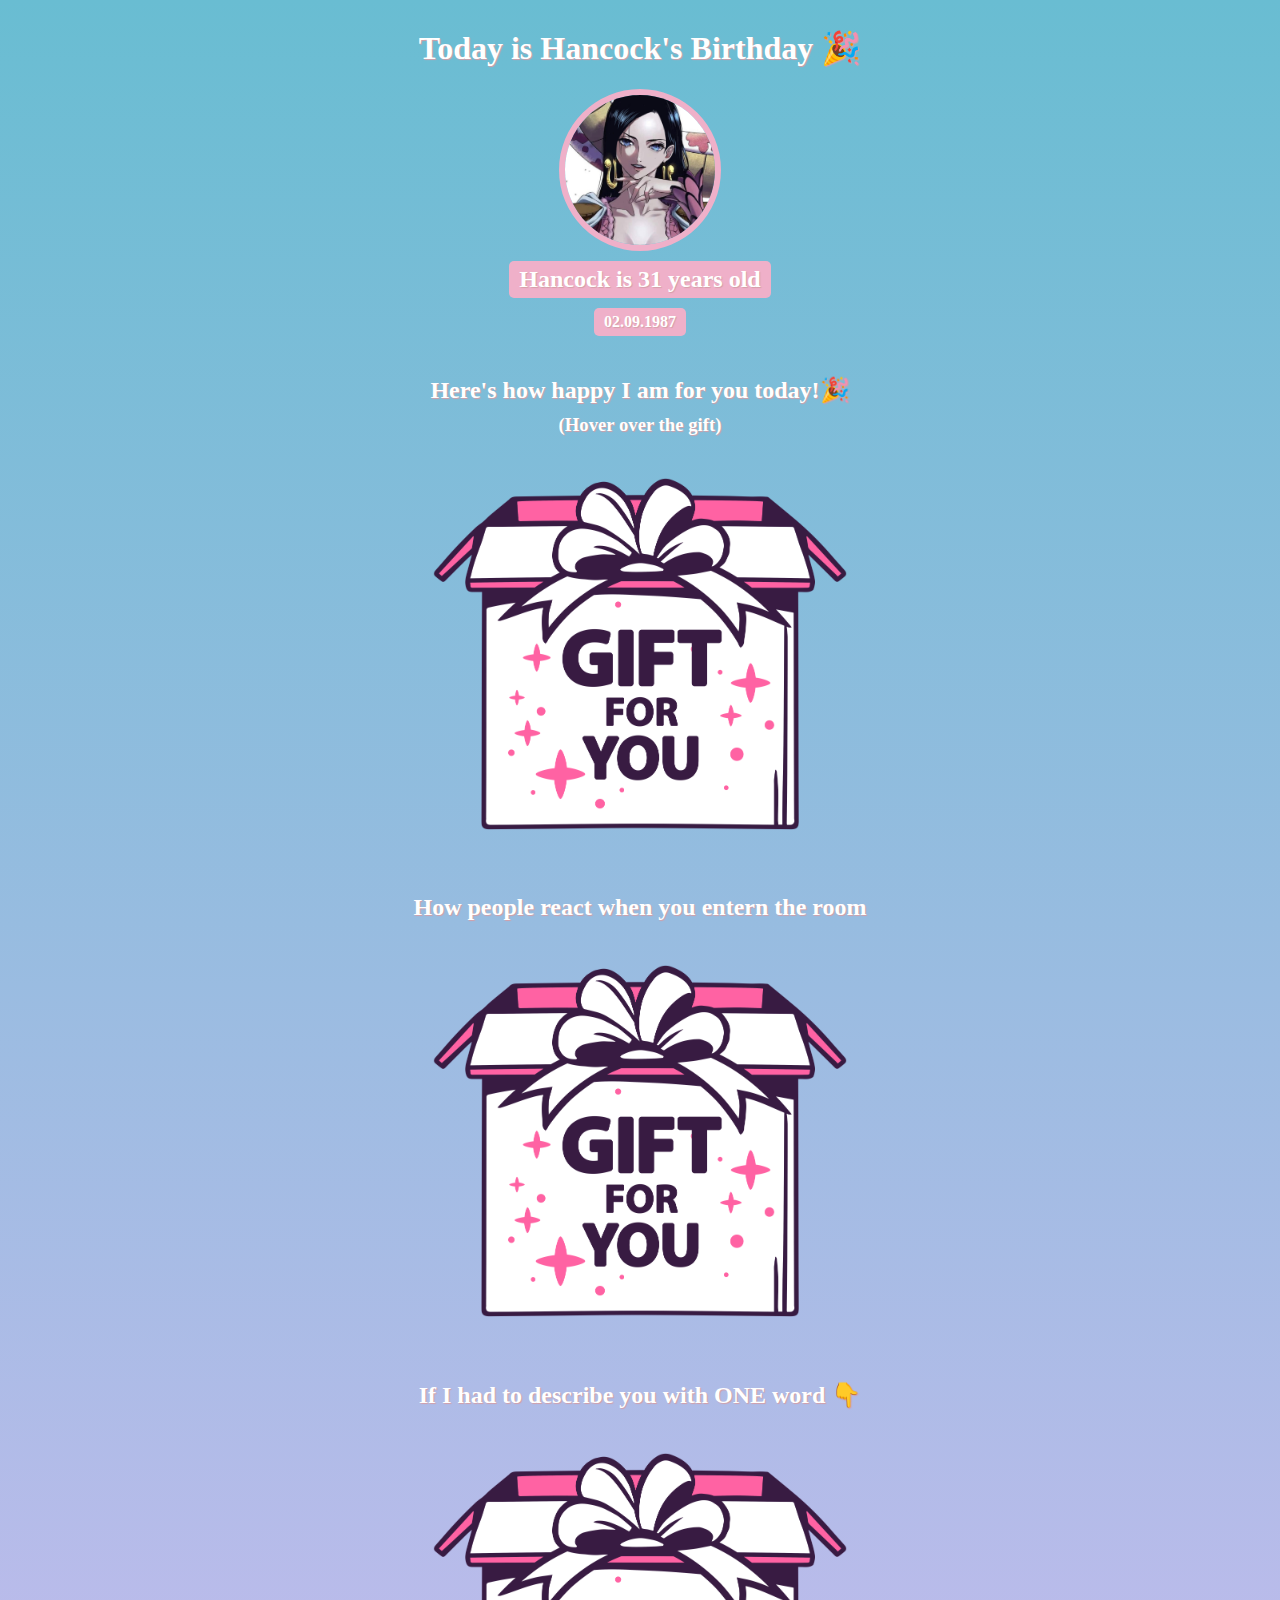
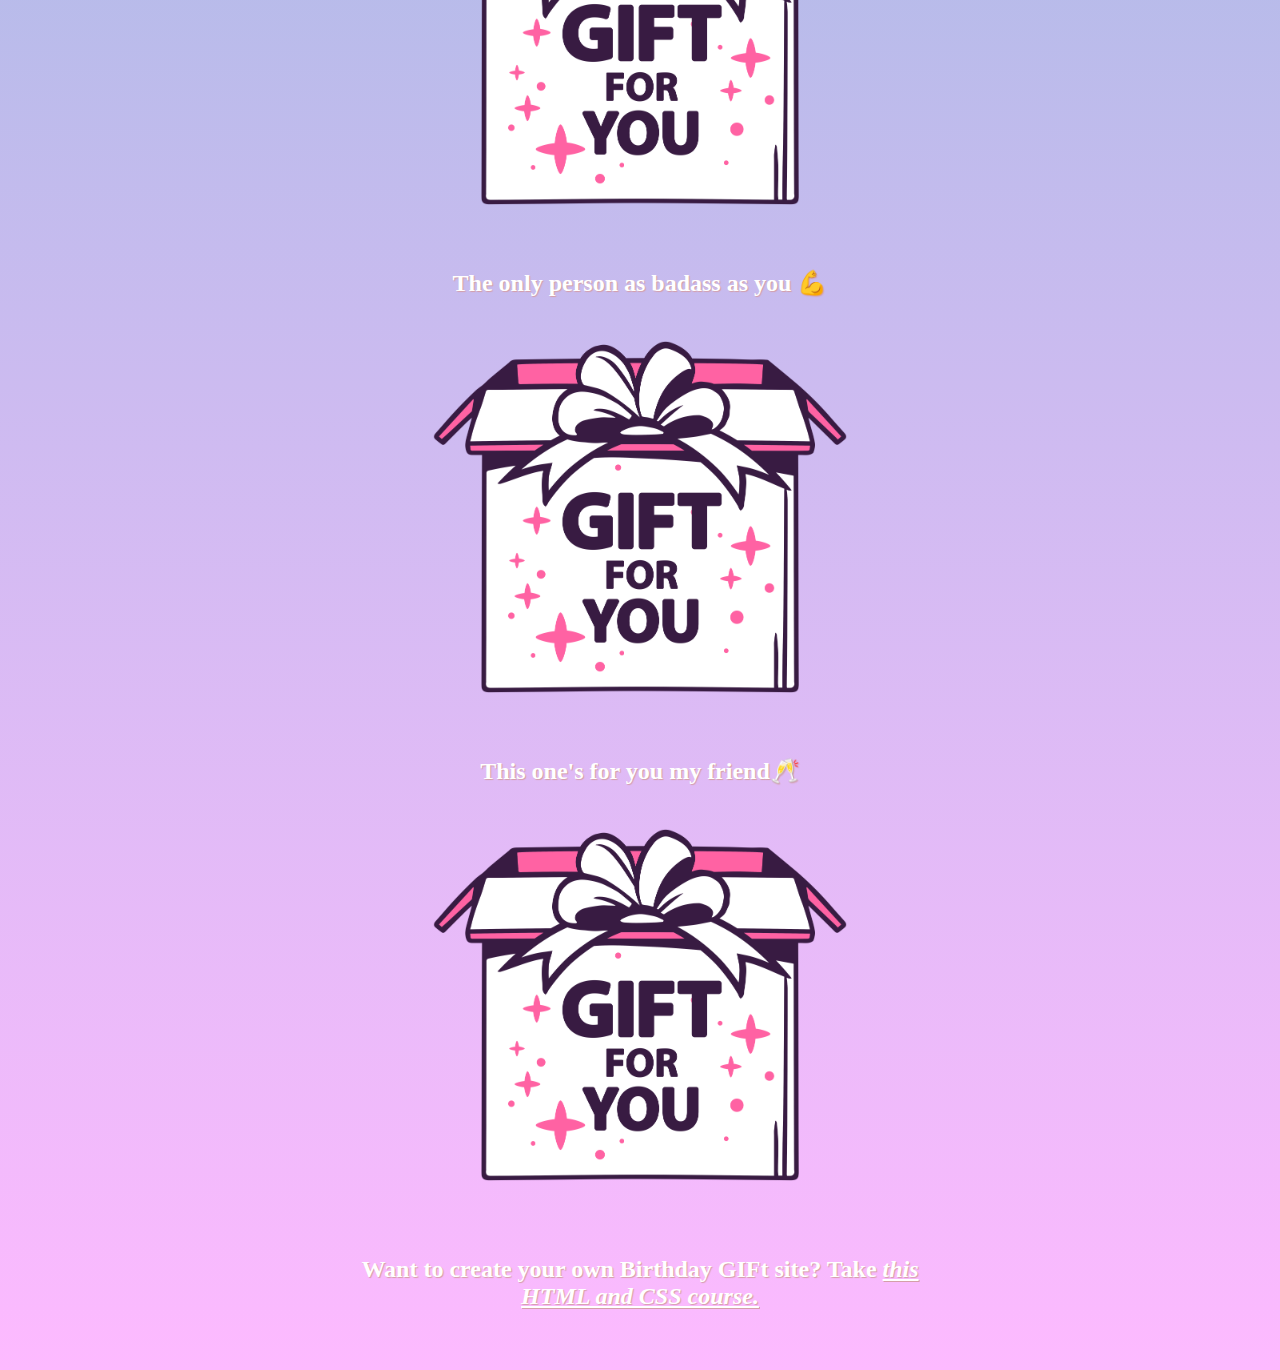
==== indexCopy.html @ 4c201f84 "updated name boa" ====
<!DOCTYPE html>
<html lang="en">
  <head>
    <link rel="stylesheet" href="styles.css" />
    <link rel="preconnect" href="https://fonts.googleapis.com" />
    <link rel="preconnect" href="https://fonts.gstatic.com" crossorigin />
    <link
      href="https://fonts.googleapis.com/css2?family=Orbitron:wght@400;800&display=swap"
      rel="stylesheet"
    />
  </head>
  <body>
    <div id="all">
      <h1>Today is Hancock's Birthday 🎉</h1>
      <img src="images/boa.jpg" id="boa" />
      <h2 id="age">Hancock is 31 years old</h2>
      <h4 id="date">02.09.1987</h4>
    </div>

    <div class="gift">
      <h2 class="h2happy">Here's how happy I am for you today!🎉</h2>
      <h3 class="h3hover">(Hover over the gift)</h3>
      <div class="giftimg" id="gift-img-happy"></div>
    </div>

    <div class="gift">
      <h2 class="enteroom">How people react when you entern the room</h2>
      <div class="giftimg" id="gift-img-wow"></div>
    </div>

    <div class="gift">
      <h2 class="genius">If I had to describe you with ONE word 👇</h2>
      <div class="giftimg" id="gift-img-genius"></div>
    </div>

    <div class="gift">
      <h2 class="enteroom">The only person as badass as you 💪</h2>
      <div class="giftimg" id="gift-img-badass"></div>
    </div>

    <div class="gift">
      <h2 class="enteroom">This one's for you my friend🥂</h2>
      <div class="giftimg" id="gift-img-friend"></div>
    </div>

    <p class="footer">
      <h2 class="footer">
        Want to create your own Birthday GIFt site?
        Take <a
        link
        href="https://github.com/lawsontuladhar/birthday-gift/upload"
        target="_blank"
        > this HTML and CSS course.</a
        >
      </h2>
    </p>
  </body>
</html>
---- styles.css ----
body{
    text-align: center;
    font-family: 'Happy Monkey', cursive;
    background-color: #a2d2ff;
    color: white;
    display: flex;
    flex-direction: column;
    align-items: center;
    background: linear-gradient(#69bdd2, #FDBAFF);

}

#boa{
    
    width: 150px;
    border-radius: 50%;
    border: 6px solid #efb0c9;
    

}

h1, h2, h3, h4, p{
    text-shadow: 1px 1px 1px rgb(212, 159, 168);
}

#age{
    background: #efb0c9;
    padding: 5px 10px;
    border-radius: 5px;
    margin: 10px 0px 10px 0px;
}

#date{
    margin: 0px;
    background: #efb0c9;
    padding: 5px 10px;
    border-radius: 5px;
}

#all{
    display:flex;
    flex-direction: column;
    justify-content: ;
    align-items: center;

}

.gift{
    margin-top: 20px;
}

.h2happy{
    margin-bottom: 10px;
}

.h3hover{
    margin-top: 0px;
}

.giftimg{
    width: 430px; 
    height: 400px;
    /*border: 6px solid white;
    border-radius: 50px;*/
    background-image: url("images/gift.png");
    
    background-size: cover;
    margin: 0 auto;
}

#gift-img-happy:hover{
    border: 10px solid white;
    border-radius: 20px;
    width: 600px;
    background-image: url("images/hapycutie.gif");
    box-shadow: 0px 0px 50px #efb0c9;
}

#gift-img-wow:hover{
    border: 10px solid white;
    border-radius: 20px;
    background-image: url("images/wow.gif");
    box-shadow: 0px 0px 50px pink;
}

#gift-img-genius:hover{
    border: 10px solid white;
    border-radius: 20px;
    background-image: url("images/genius.gif");
    box-shadow: 0px 0px 50px pink;
}

#gift-img-badass:hover{
    border: 10px solid white;
    border-radius: 20px;
    width: 600px;
    background-image: url("images/badass.gif");
    box-shadow: 0px 0px 50px pink;
}

#gift-img-friend:hover{
    border: 10px solid white;
    border-radius: 20px;
    width: 600px;
    background-image: url("images/cheers.gif");
    box-shadow: 0px 0px 50px pink;
}

.footer{
    width: 600px;
    margin: 40 auto 20px;
    text-align: center;
    font-family: 'Happy Monkey', cursive;
}

a{
    color: white;
    font-style: italic;
}
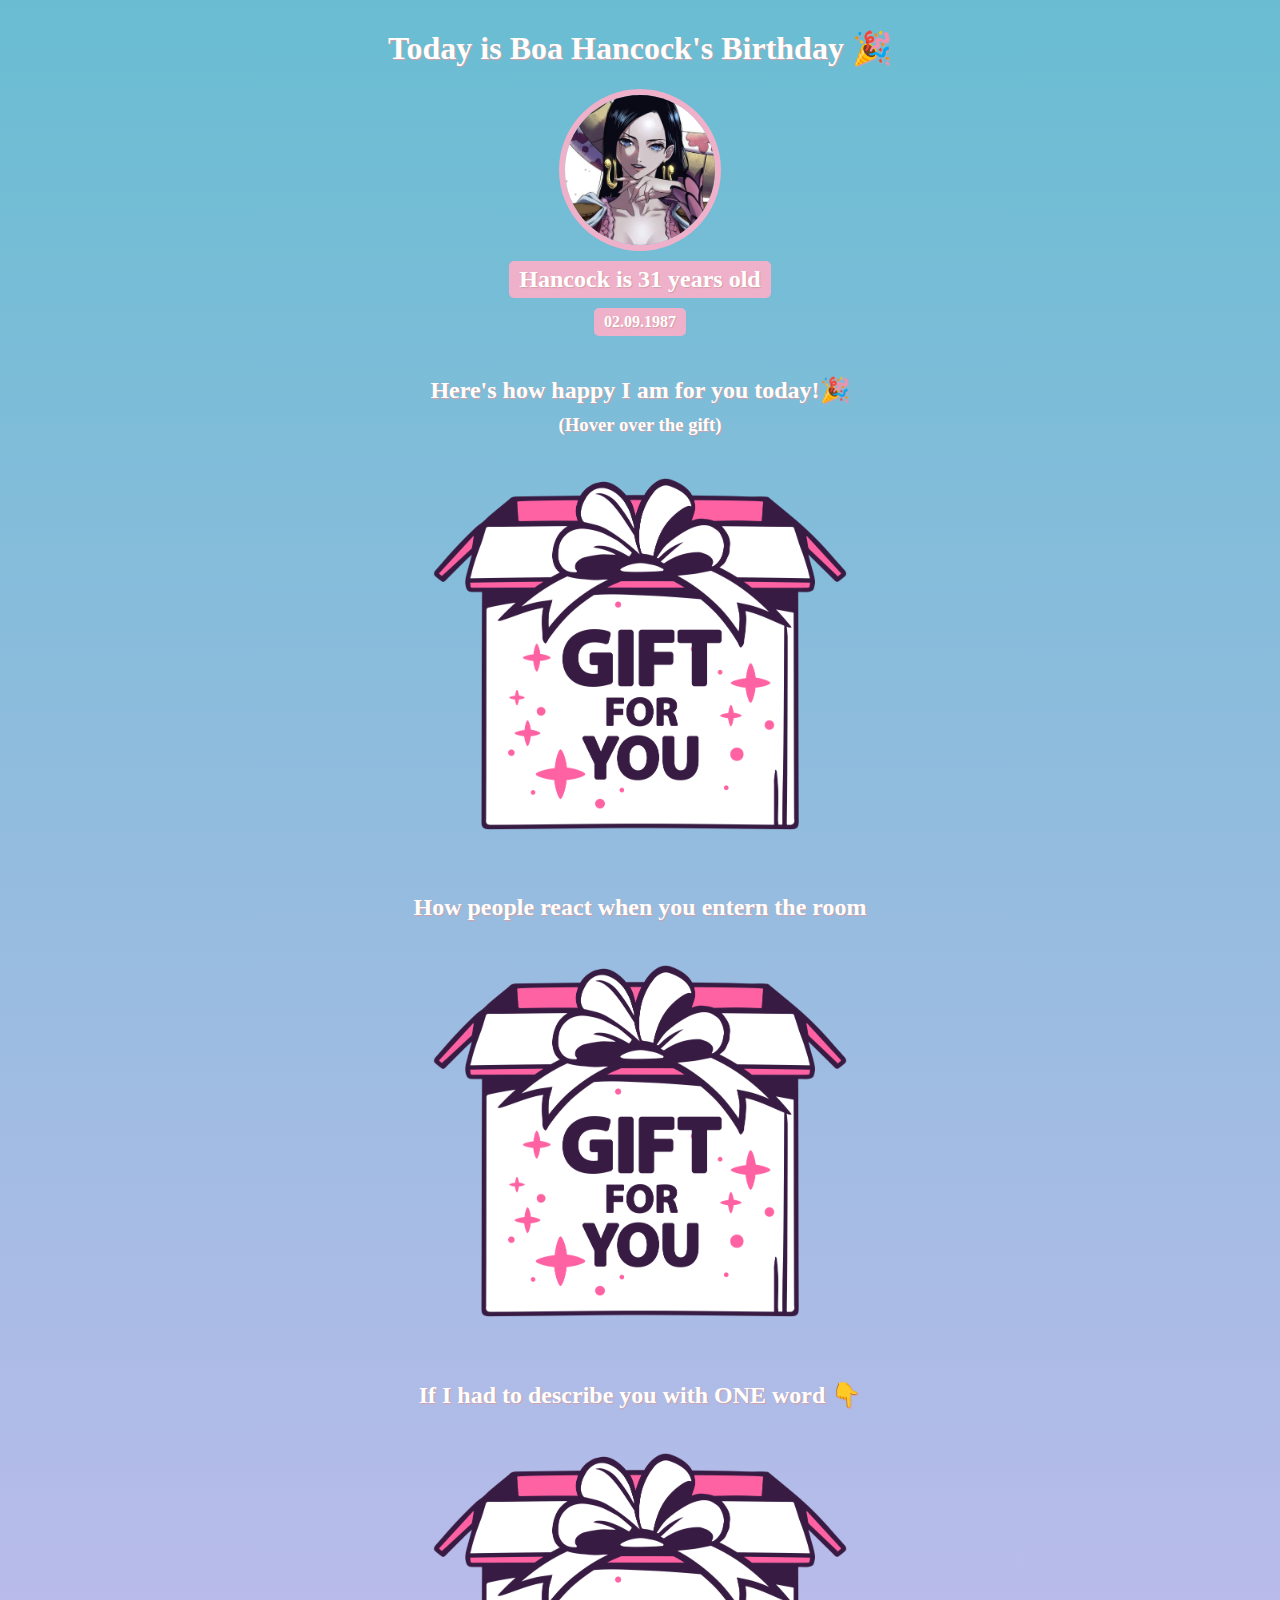
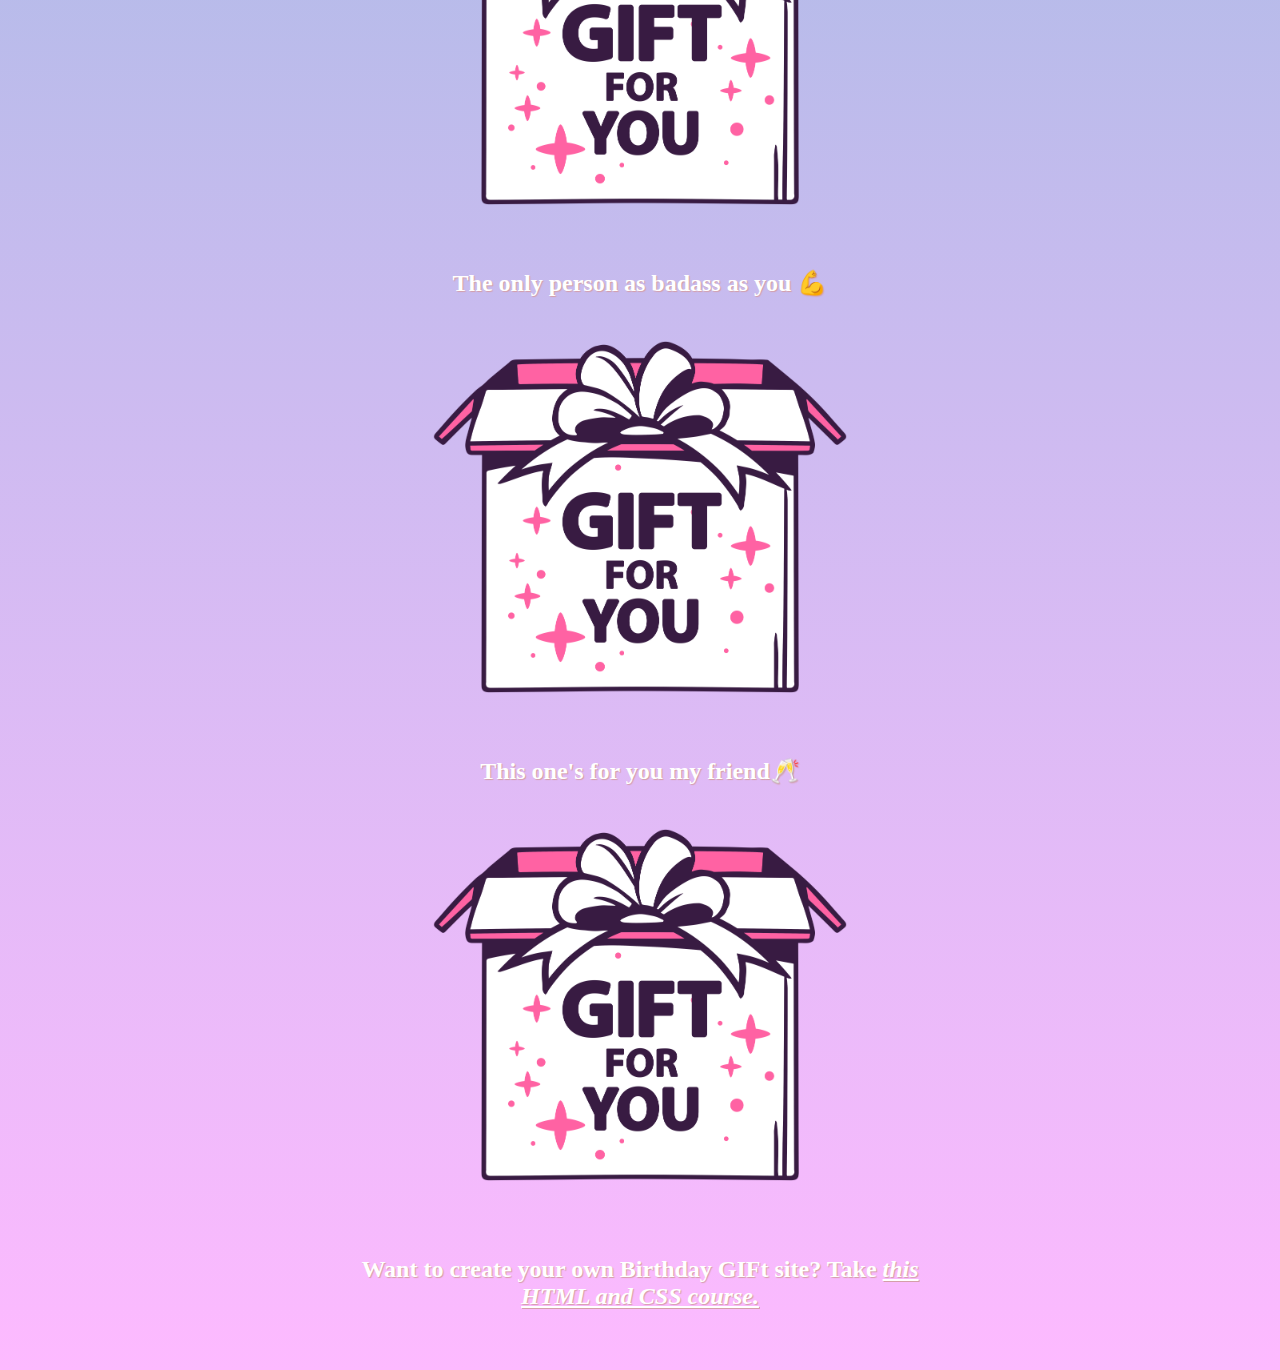
==== commit 0ea043ae: "indexCopy.html" ====
--- a/indexCopy.html
+++ b/indexCopy.html
@@ -11,7 +11,7 @@
   </head>
   <body>
     <div id="all">
-      <h1>Today is Hancock's Birthday 🎉</h1>
+      <h1>Today is Boa Hancock's Birthday 🎉</h1>
       <img src="images/boa.jpg" id="boa" />
       <h2 id="age">Hancock is 31 years old</h2>
       <h4 id="date">02.09.1987</h4>
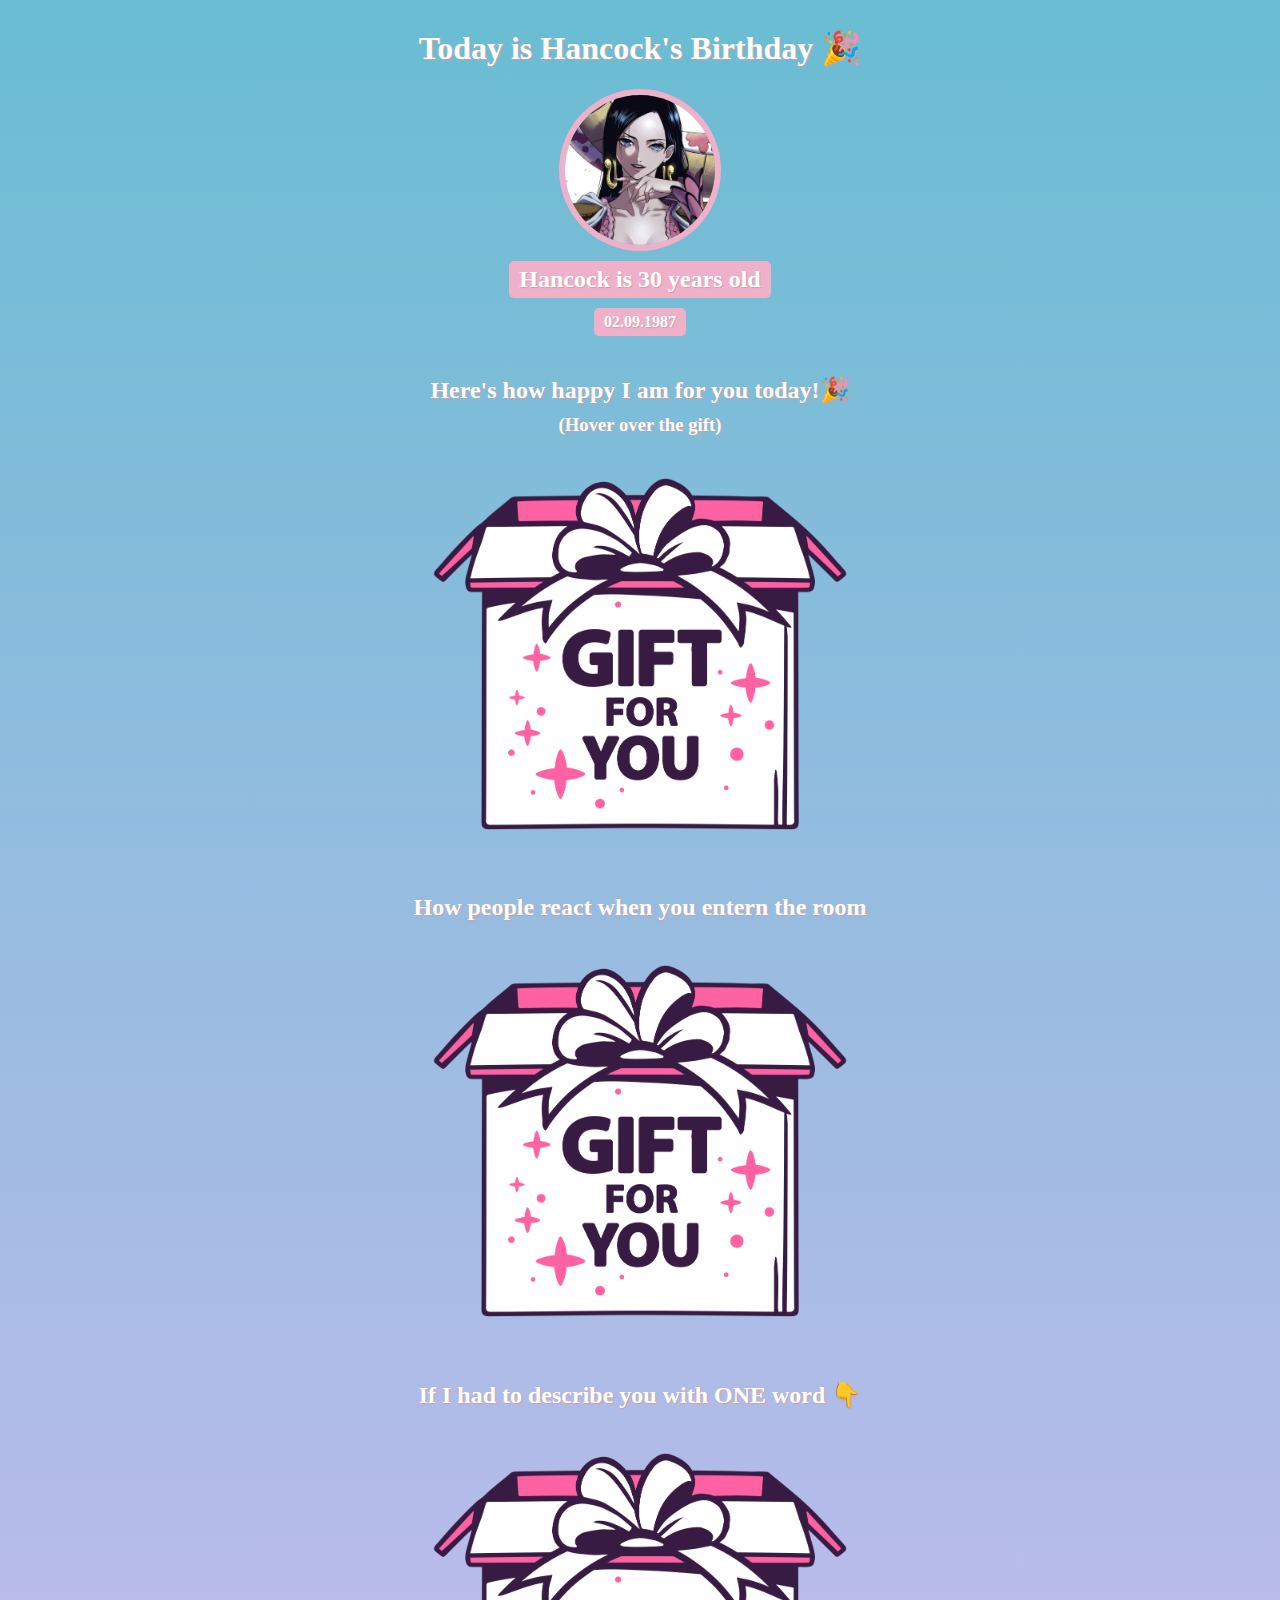
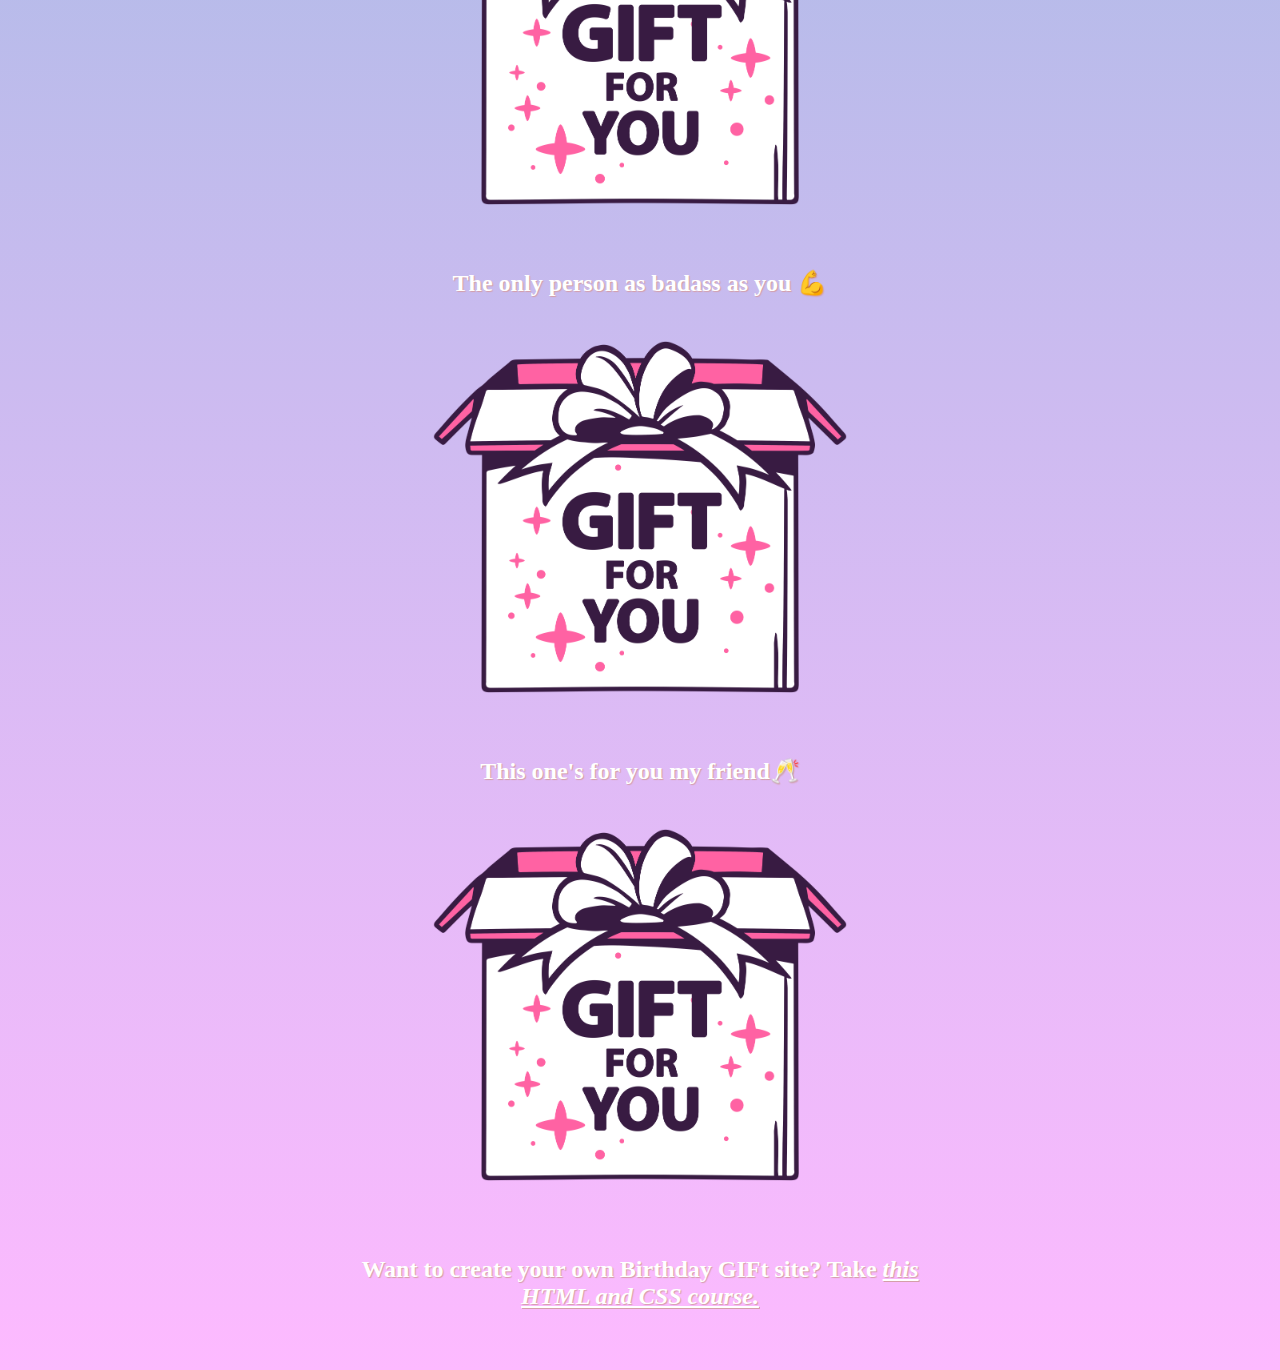
==== commit 531b8010: "updated boa's age" ====
--- a/indexCopy.html
+++ b/indexCopy.html
@@ -11,9 +11,9 @@
   </head>
   <body>
     <div id="all">
-      <h1>Today is Boa Hancock's Birthday 🎉</h1>
+      <h1>Today is Hancock's Birthday 🎉</h1>
       <img src="images/boa.jpg" id="boa" />
-      <h2 id="age">Hancock is 31 years old</h2>
+      <h2 id="age">Hancock is 30 years old</h2>
       <h4 id="date">02.09.1987</h4>
     </div>
 
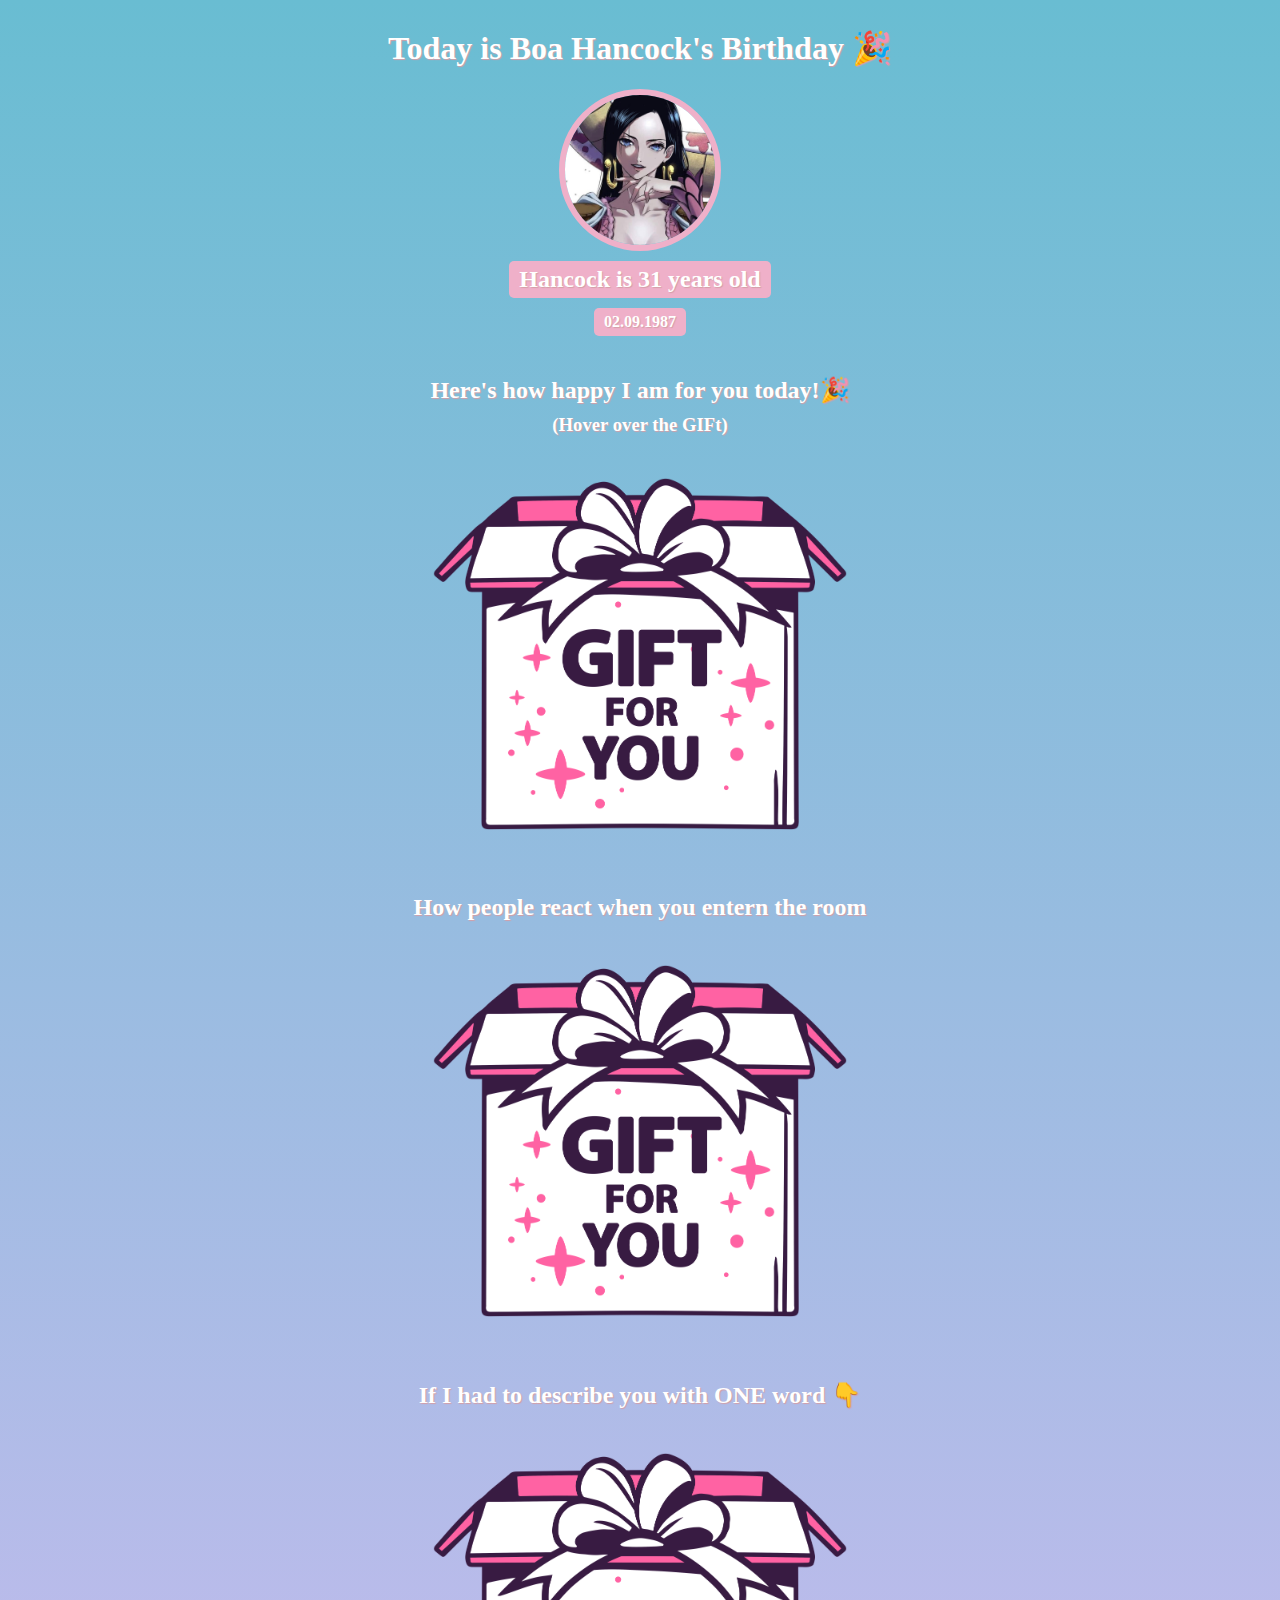
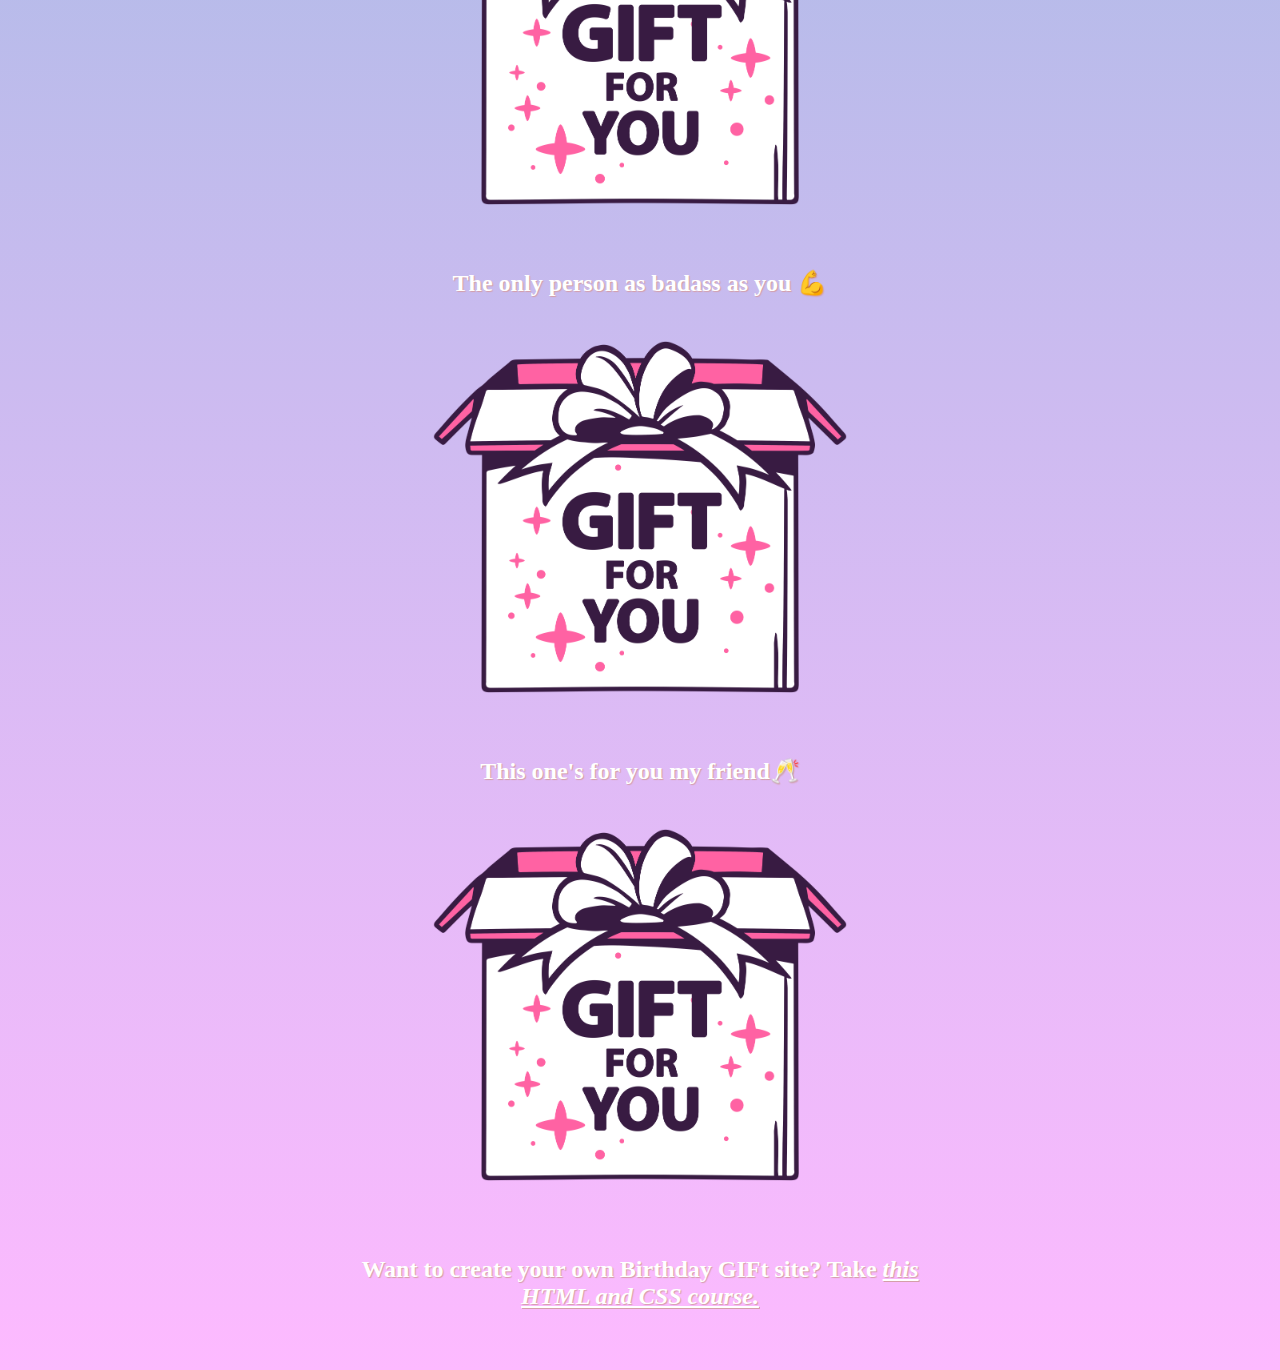
==== commit ea4cfdd3: "h3hover ma GIFt" ====
--- a/indexCopy.html
+++ b/indexCopy.html
@@ -11,15 +11,15 @@
   </head>
   <body>
     <div id="all">
-      <h1>Today is Hancock's Birthday 🎉</h1>
+      <h1>Today is Boa Hancock's Birthday 🎉</h1>
       <img src="images/boa.jpg" id="boa" />
-      <h2 id="age">Hancock is 30 years old</h2>
+      <h2 id="age">Hancock is 31 years old</h2>
       <h4 id="date">02.09.1987</h4>
     </div>
 
     <div class="gift">
       <h2 class="h2happy">Here's how happy I am for you today!🎉</h2>
-      <h3 class="h3hover">(Hover over the gift)</h3>
+      <h3 class="h3hover">(Hover over the GIFt)</h3>
       <div class="giftimg" id="gift-img-happy"></div>
     </div>
 
